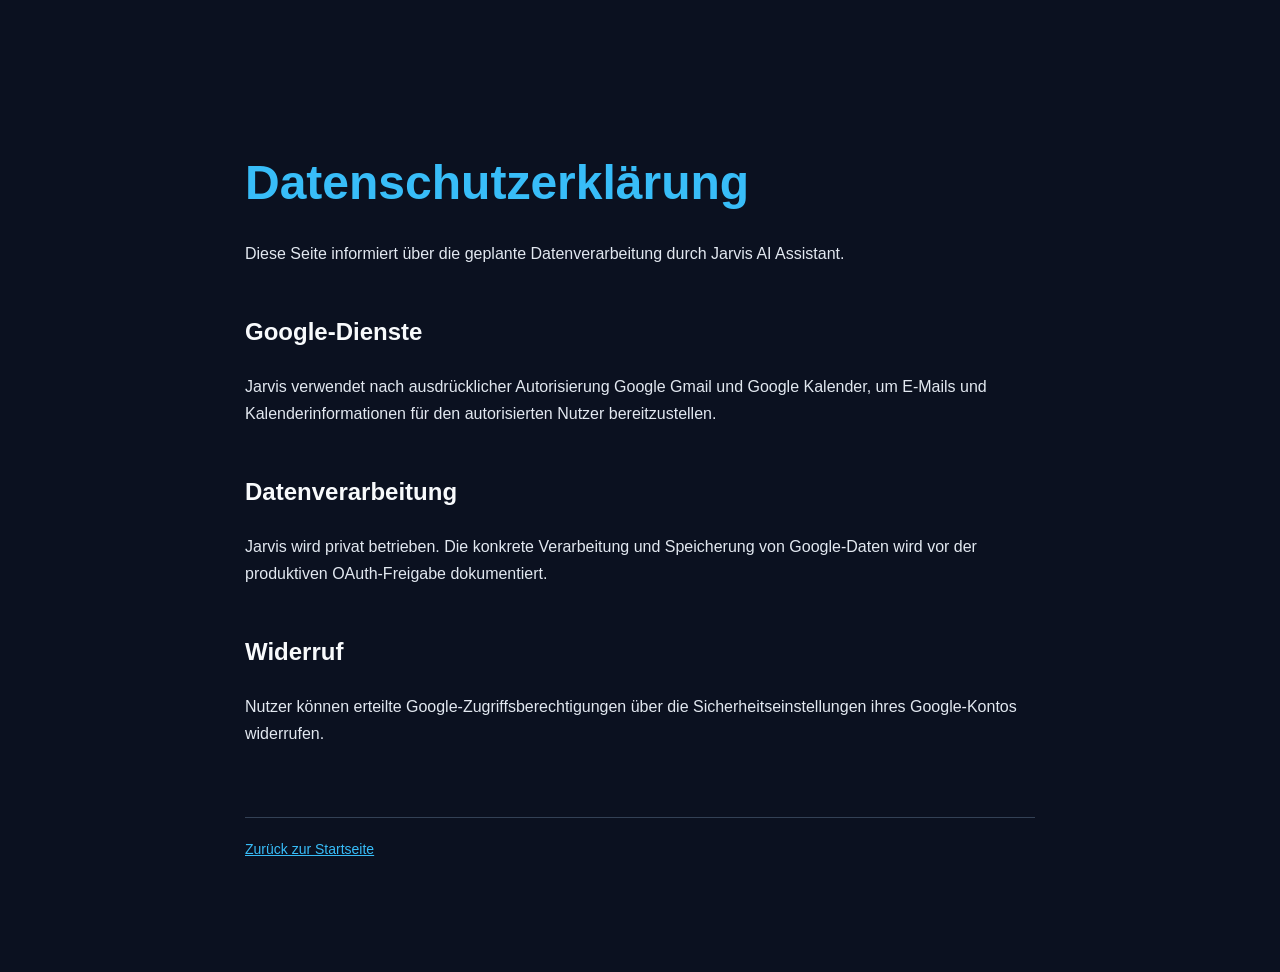
==== privacy.html @ fb8dea59 "Create privacy.html" ====
<!DOCTYPE html>
<html lang="de">
<head>
    <meta charset="UTF-8">
    <meta name="viewport" content="width=device-width, initial-scale=1.0">
    <title>Datenschutz – Jarvis AI Assistant</title>
    <link rel="stylesheet" href="style.css">
</head>
<body>
    <main class="container">
        <h1>Datenschutzerklärung</h1>

        <p>
            Diese Seite informiert über die geplante
            Datenverarbeitung durch Jarvis AI Assistant.
        </p>

        <section>
            <h2>Google-Dienste</h2>
            <p>
                Jarvis verwendet nach ausdrücklicher Autorisierung
                Google Gmail und Google Kalender, um E-Mails
                und Kalenderinformationen für den autorisierten
                Nutzer bereitzustellen.
            </p>
        </section>

        <section>
            <h2>Datenverarbeitung</h2>
            <p>
                Jarvis wird privat betrieben.
                Die konkrete Verarbeitung und Speicherung
                von Google-Daten wird vor der produktiven
                OAuth-Freigabe dokumentiert.
            </p>
        </section>

        <section>
            <h2>Widerruf</h2>
            <p>
                Nutzer können erteilte Google-Zugriffsberechtigungen
                über die Sicherheitseinstellungen ihres
                Google-Kontos widerrufen.
            </p>
        </section>

        <footer>
            <a href="index.html">Zurück zur Startseite</a>
        </footer>
    </main>
</body>
</html>
---- style.css ----
:root {
    color-scheme: dark;
    font-family: Arial, Helvetica, sans-serif;
}

* {
    box-sizing: border-box;
}

body {
    margin: 0;
    background: #0b1120;
    color: #e2e8f0;
    line-height: 1.7;
}

.container {
    max-width: 850px;
    margin: 80px auto;
    padding: 30px;
}

.badge {
    display: inline-block;
    padding: 6px 14px;
    border: 1px solid #38bdf8;
    border-radius: 20px;
    color: #38bdf8;
    font-size: 12px;
    letter-spacing: 2px;
}

h1 {
    font-size: 48px;
    color: #38bdf8;
    margin-bottom: 10px;
}

.subtitle {
    font-size: 20px;
    color: #94a3b8;
}

section {
    margin-top: 45px;
}

h2 {
    font-size: 24px;
    color: #f8fafc;
}

a {
    color: #38bdf8;
}

footer {
    margin-top: 70px;
    padding-top: 20px;
    border-top: 1px solid #334155;
    font-size: 14px;
    color: #94a3b8;
}

@media (max-width: 600px) {
    .container {
        margin: 30px auto;
        padding: 20px;
    }

    h1 {
        font-size: 34px;
    }
}
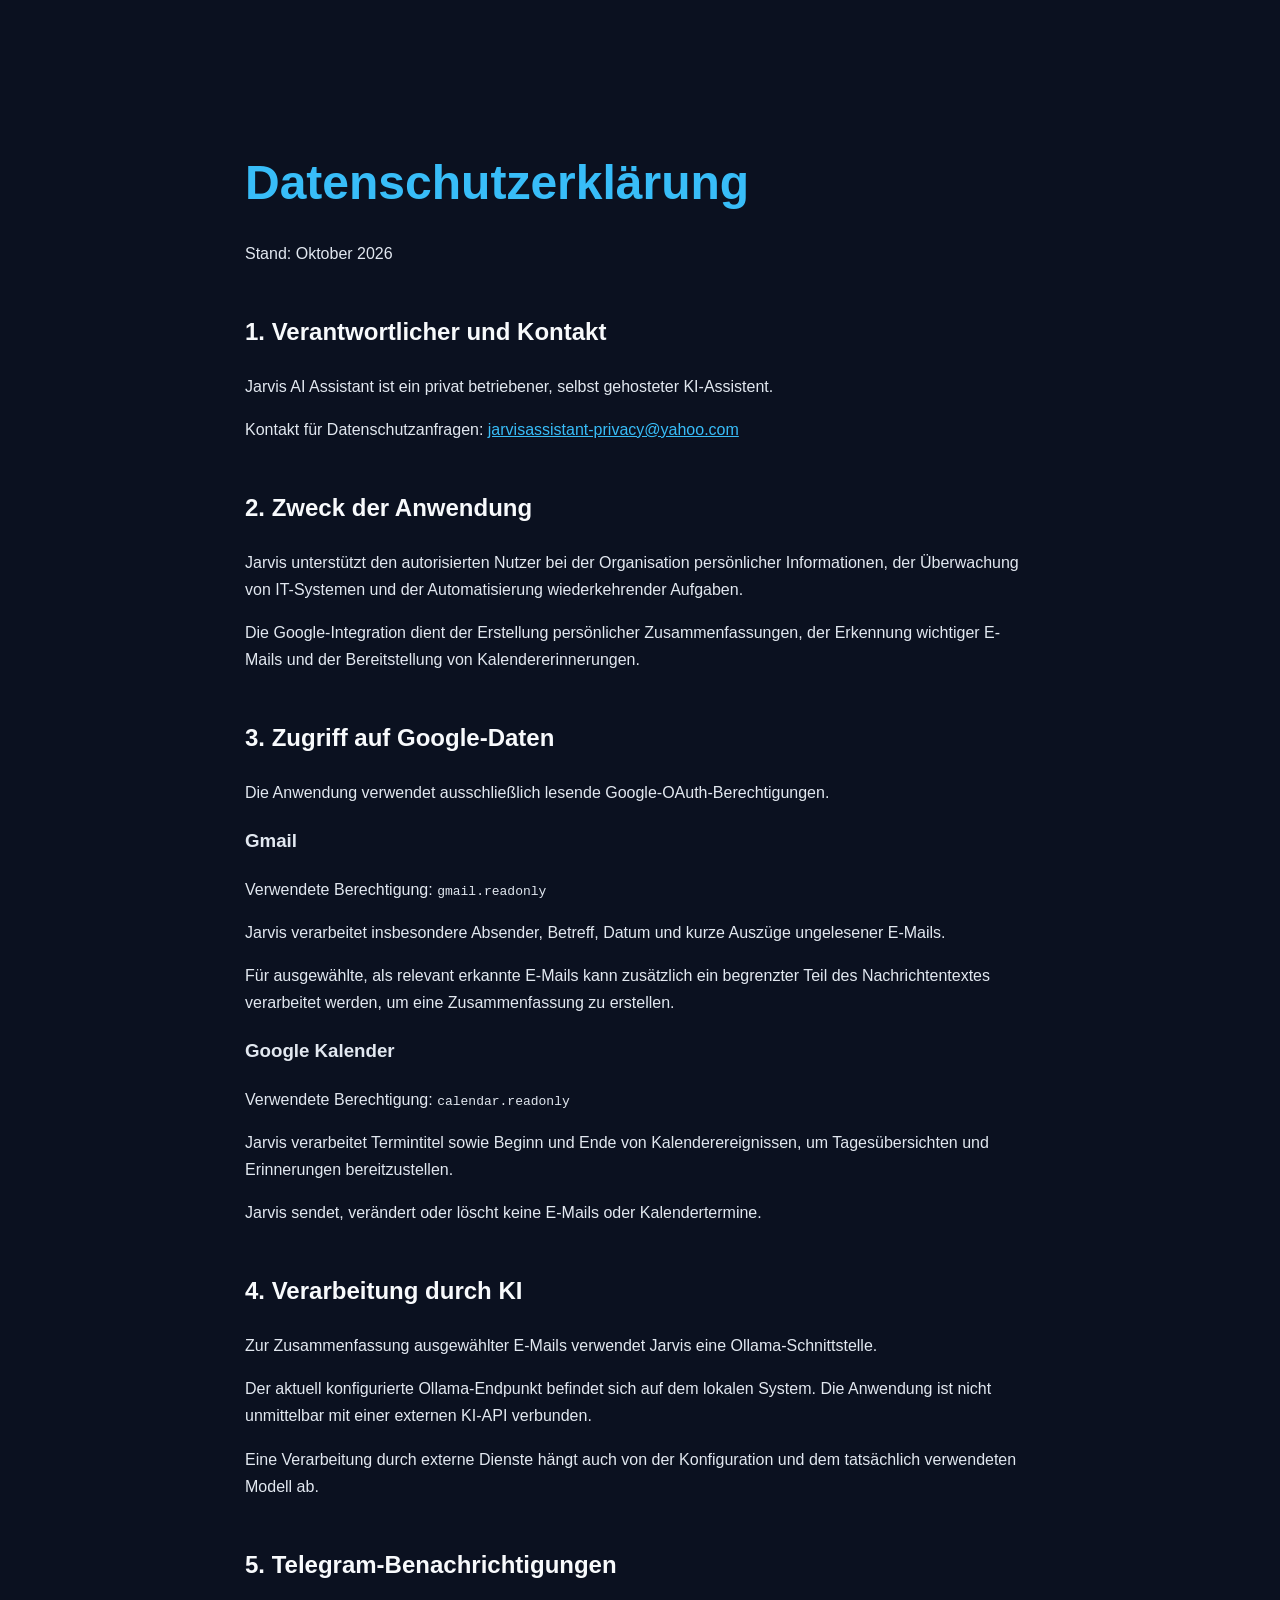
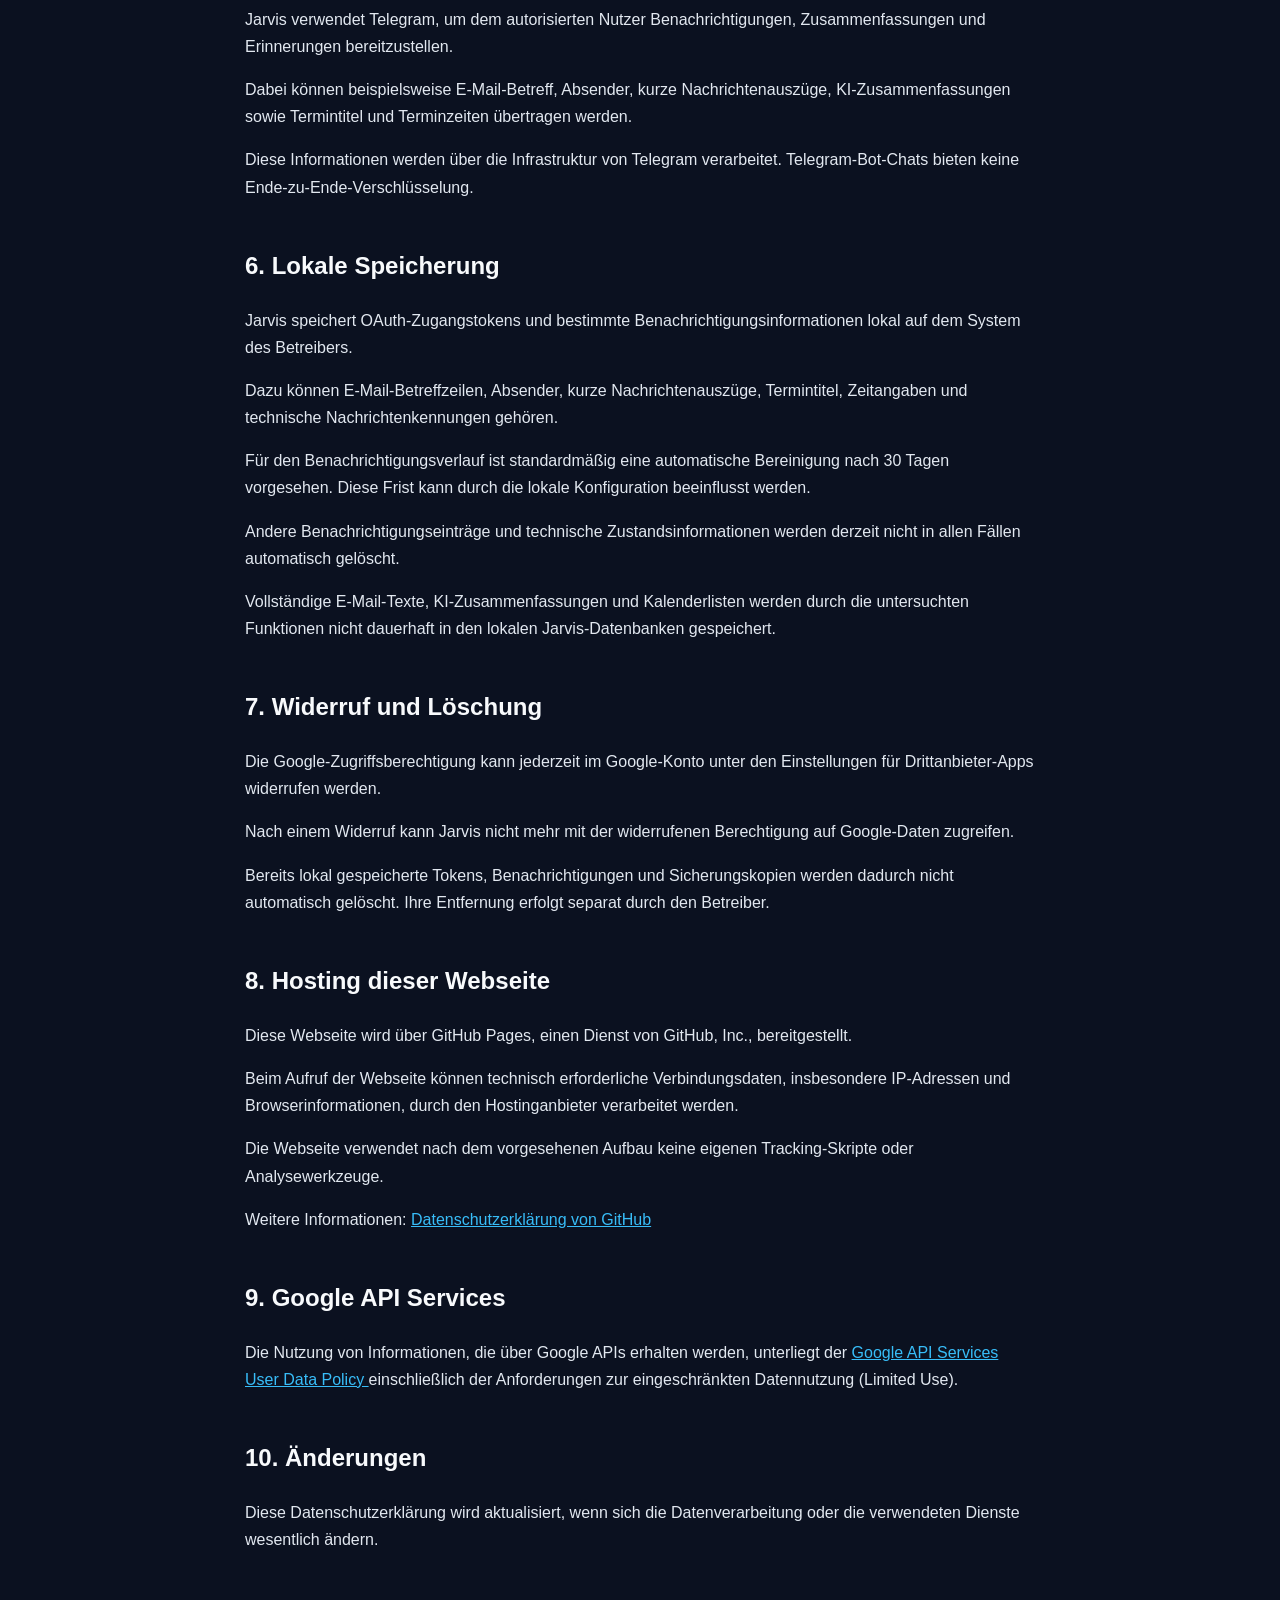
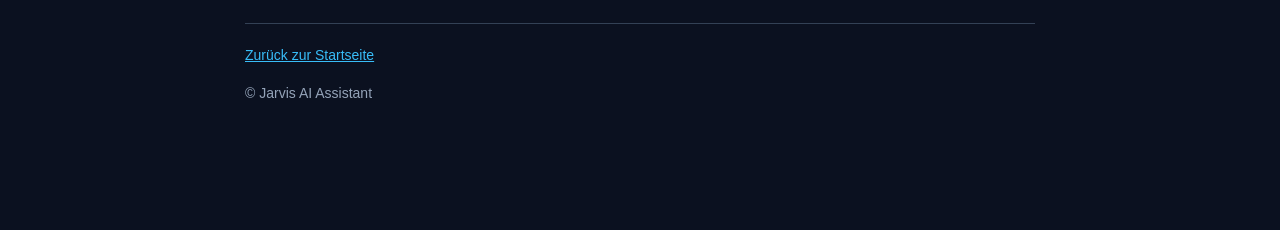
==== commit f89c8b4b: "Update privacy.html" ====
--- a/privacy.html
+++ b/privacy.html
@@ -3,50 +3,276 @@
 <head>
     <meta charset="UTF-8">
     <meta name="viewport" content="width=device-width, initial-scale=1.0">
+    <meta name="description" content="Datenschutzerklärung für Jarvis AI Assistant">
     <title>Datenschutz – Jarvis AI Assistant</title>
     <link rel="stylesheet" href="style.css">
 </head>
 <body>
-    <main class="container">
-        <h1>Datenschutzerklärung</h1>
-
-        <p>
-            Diese Seite informiert über die geplante
-            Datenverarbeitung durch Jarvis AI Assistant.
-        </p>
-
-        <section>
-            <h2>Google-Dienste</h2>
-            <p>
-                Jarvis verwendet nach ausdrücklicher Autorisierung
-                Google Gmail und Google Kalender, um E-Mails
-                und Kalenderinformationen für den autorisierten
-                Nutzer bereitzustellen.
-            </p>
-        </section>
-
-        <section>
-            <h2>Datenverarbeitung</h2>
-            <p>
-                Jarvis wird privat betrieben.
-                Die konkrete Verarbeitung und Speicherung
-                von Google-Daten wird vor der produktiven
-                OAuth-Freigabe dokumentiert.
-            </p>
-        </section>
-
-        <section>
-            <h2>Widerruf</h2>
-            <p>
-                Nutzer können erteilte Google-Zugriffsberechtigungen
-                über die Sicherheitseinstellungen ihres
-                Google-Kontos widerrufen.
-            </p>
-        </section>
-
-        <footer>
-            <a href="index.html">Zurück zur Startseite</a>
-        </footer>
-    </main>
+<main class="container">
+
+    <h1>Datenschutzerklärung</h1>
+
+    <p>
+        Stand: Oktober 2026
+    </p>
+
+    <section>
+        <h2>1. Verantwortlicher und Kontakt</h2>
+
+        <p>
+            Jarvis AI Assistant ist ein privat betriebener,
+            selbst gehosteter KI-Assistent.
+        </p>
+
+        <p>
+            Kontakt für Datenschutzanfragen:
+            <a href="mailto:jarvisassistant-privacy@yahoo.com">
+                jarvisassistant-privacy@yahoo.com
+            </a>
+        </p>
+    </section>
+
+    <section>
+        <h2>2. Zweck der Anwendung</h2>
+
+        <p>
+            Jarvis unterstützt den autorisierten Nutzer bei
+            der Organisation persönlicher Informationen,
+            der Überwachung von IT-Systemen und der
+            Automatisierung wiederkehrender Aufgaben.
+        </p>
+
+        <p>
+            Die Google-Integration dient der Erstellung
+            persönlicher Zusammenfassungen, der Erkennung
+            wichtiger E-Mails und der Bereitstellung
+            von Kalendererinnerungen.
+        </p>
+    </section>
+
+    <section>
+        <h2>3. Zugriff auf Google-Daten</h2>
+
+        <p>
+            Die Anwendung verwendet ausschließlich
+            lesende Google-OAuth-Berechtigungen.
+        </p>
+
+        <h3>Gmail</h3>
+
+        <p>
+            Verwendete Berechtigung:
+            <code>gmail.readonly</code>
+        </p>
+
+        <p>
+            Jarvis verarbeitet insbesondere Absender,
+            Betreff, Datum und kurze Auszüge
+            ungelesener E-Mails.
+        </p>
+
+        <p>
+            Für ausgewählte, als relevant erkannte E-Mails
+            kann zusätzlich ein begrenzter Teil
+            des Nachrichtentextes verarbeitet werden,
+            um eine Zusammenfassung zu erstellen.
+        </p>
+
+        <h3>Google Kalender</h3>
+
+        <p>
+            Verwendete Berechtigung:
+            <code>calendar.readonly</code>
+        </p>
+
+        <p>
+            Jarvis verarbeitet Termintitel sowie
+            Beginn und Ende von Kalenderereignissen,
+            um Tagesübersichten und Erinnerungen
+            bereitzustellen.
+        </p>
+
+        <p>
+            Jarvis sendet, verändert oder löscht
+            keine E-Mails oder Kalendertermine.
+        </p>
+    </section>
+
+    <section>
+        <h2>4. Verarbeitung durch KI</h2>
+
+        <p>
+            Zur Zusammenfassung ausgewählter E-Mails
+            verwendet Jarvis eine Ollama-Schnittstelle.
+        </p>
+
+        <p>
+            Der aktuell konfigurierte Ollama-Endpunkt
+            befindet sich auf dem lokalen System.
+            Die Anwendung ist nicht unmittelbar
+            mit einer externen KI-API verbunden.
+        </p>
+
+        <p>
+            Eine Verarbeitung durch externe Dienste
+            hängt auch von der Konfiguration und
+            dem tatsächlich verwendeten Modell ab.
+        </p>
+    </section>
+
+    <section>
+        <h2>5. Telegram-Benachrichtigungen</h2>
+
+        <p>
+            Jarvis verwendet Telegram, um dem
+            autorisierten Nutzer Benachrichtigungen,
+            Zusammenfassungen und Erinnerungen
+            bereitzustellen.
+        </p>
+
+        <p>
+            Dabei können beispielsweise E-Mail-Betreff,
+            Absender, kurze Nachrichtenauszüge,
+            KI-Zusammenfassungen sowie Termintitel
+            und Terminzeiten übertragen werden.
+        </p>
+
+        <p>
+            Diese Informationen werden über die
+            Infrastruktur von Telegram verarbeitet.
+            Telegram-Bot-Chats bieten keine
+            Ende-zu-Ende-Verschlüsselung.
+        </p>
+    </section>
+
+    <section>
+        <h2>6. Lokale Speicherung</h2>
+
+        <p>
+            Jarvis speichert OAuth-Zugangstokens
+            und bestimmte Benachrichtigungsinformationen
+            lokal auf dem System des Betreibers.
+        </p>
+
+        <p>
+            Dazu können E-Mail-Betreffzeilen,
+            Absender, kurze Nachrichtenauszüge,
+            Termintitel, Zeitangaben und
+            technische Nachrichtenkennungen gehören.
+        </p>
+
+        <p>
+            Für den Benachrichtigungsverlauf ist
+            standardmäßig eine automatische Bereinigung
+            nach 30 Tagen vorgesehen.
+            Diese Frist kann durch die lokale
+            Konfiguration beeinflusst werden.
+        </p>
+
+        <p>
+            Andere Benachrichtigungseinträge und
+            technische Zustandsinformationen werden
+            derzeit nicht in allen Fällen
+            automatisch gelöscht.
+        </p>
+
+        <p>
+            Vollständige E-Mail-Texte,
+            KI-Zusammenfassungen und Kalenderlisten
+            werden durch die untersuchten Funktionen
+            nicht dauerhaft in den lokalen
+            Jarvis-Datenbanken gespeichert.
+        </p>
+    </section>
+
+    <section>
+        <h2>7. Widerruf und Löschung</h2>
+
+        <p>
+            Die Google-Zugriffsberechtigung kann
+            jederzeit im Google-Konto unter
+            den Einstellungen für Drittanbieter-Apps
+            widerrufen werden.
+        </p>
+
+        <p>
+            Nach einem Widerruf kann Jarvis
+            nicht mehr mit der widerrufenen
+            Berechtigung auf Google-Daten zugreifen.
+        </p>
+
+        <p>
+            Bereits lokal gespeicherte Tokens,
+            Benachrichtigungen und Sicherungskopien
+            werden dadurch nicht automatisch gelöscht.
+            Ihre Entfernung erfolgt separat
+            durch den Betreiber.
+        </p>
+    </section>
+
+    <section>
+        <h2>8. Hosting dieser Webseite</h2>
+
+        <p>
+            Diese Webseite wird über GitHub Pages,
+            einen Dienst von GitHub, Inc.,
+            bereitgestellt.
+        </p>
+
+        <p>
+            Beim Aufruf der Webseite können
+            technisch erforderliche Verbindungsdaten,
+            insbesondere IP-Adressen und
+            Browserinformationen, durch den
+            Hostinganbieter verarbeitet werden.
+        </p>
+
+        <p>
+            Die Webseite verwendet nach dem
+            vorgesehenen Aufbau keine eigenen
+            Tracking-Skripte oder Analysewerkzeuge.
+        </p>
+
+        <p>
+            Weitere Informationen:
+            <a href="https://docs.github.com/de/site-policy/privacy-policies/github-general-privacy-statement">
+                Datenschutzerklärung von GitHub
+            </a>
+        </p>
+    </section>
+
+    <section>
+        <h2>9. Google API Services</h2>
+
+        <p>
+            Die Nutzung von Informationen,
+            die über Google APIs erhalten werden,
+            unterliegt der
+            <a href="https://developers.google.com/terms/api-services-user-data-policy">
+                Google API Services User Data Policy
+            </a>
+            einschließlich der Anforderungen
+            zur eingeschränkten Datennutzung
+            (Limited Use).
+        </p>
+    </section>
+
+    <section>
+        <h2>10. Änderungen</h2>
+
+        <p>
+            Diese Datenschutzerklärung wird
+            aktualisiert, wenn sich die
+            Datenverarbeitung oder die verwendeten
+            Dienste wesentlich ändern.
+        </p>
+    </section>
+
+    <footer>
+        <a href="index.html">Zurück zur Startseite</a>
+        <p>© Jarvis AI Assistant</p>
+    </footer>
+
+</main>
 </body>
 </html>
